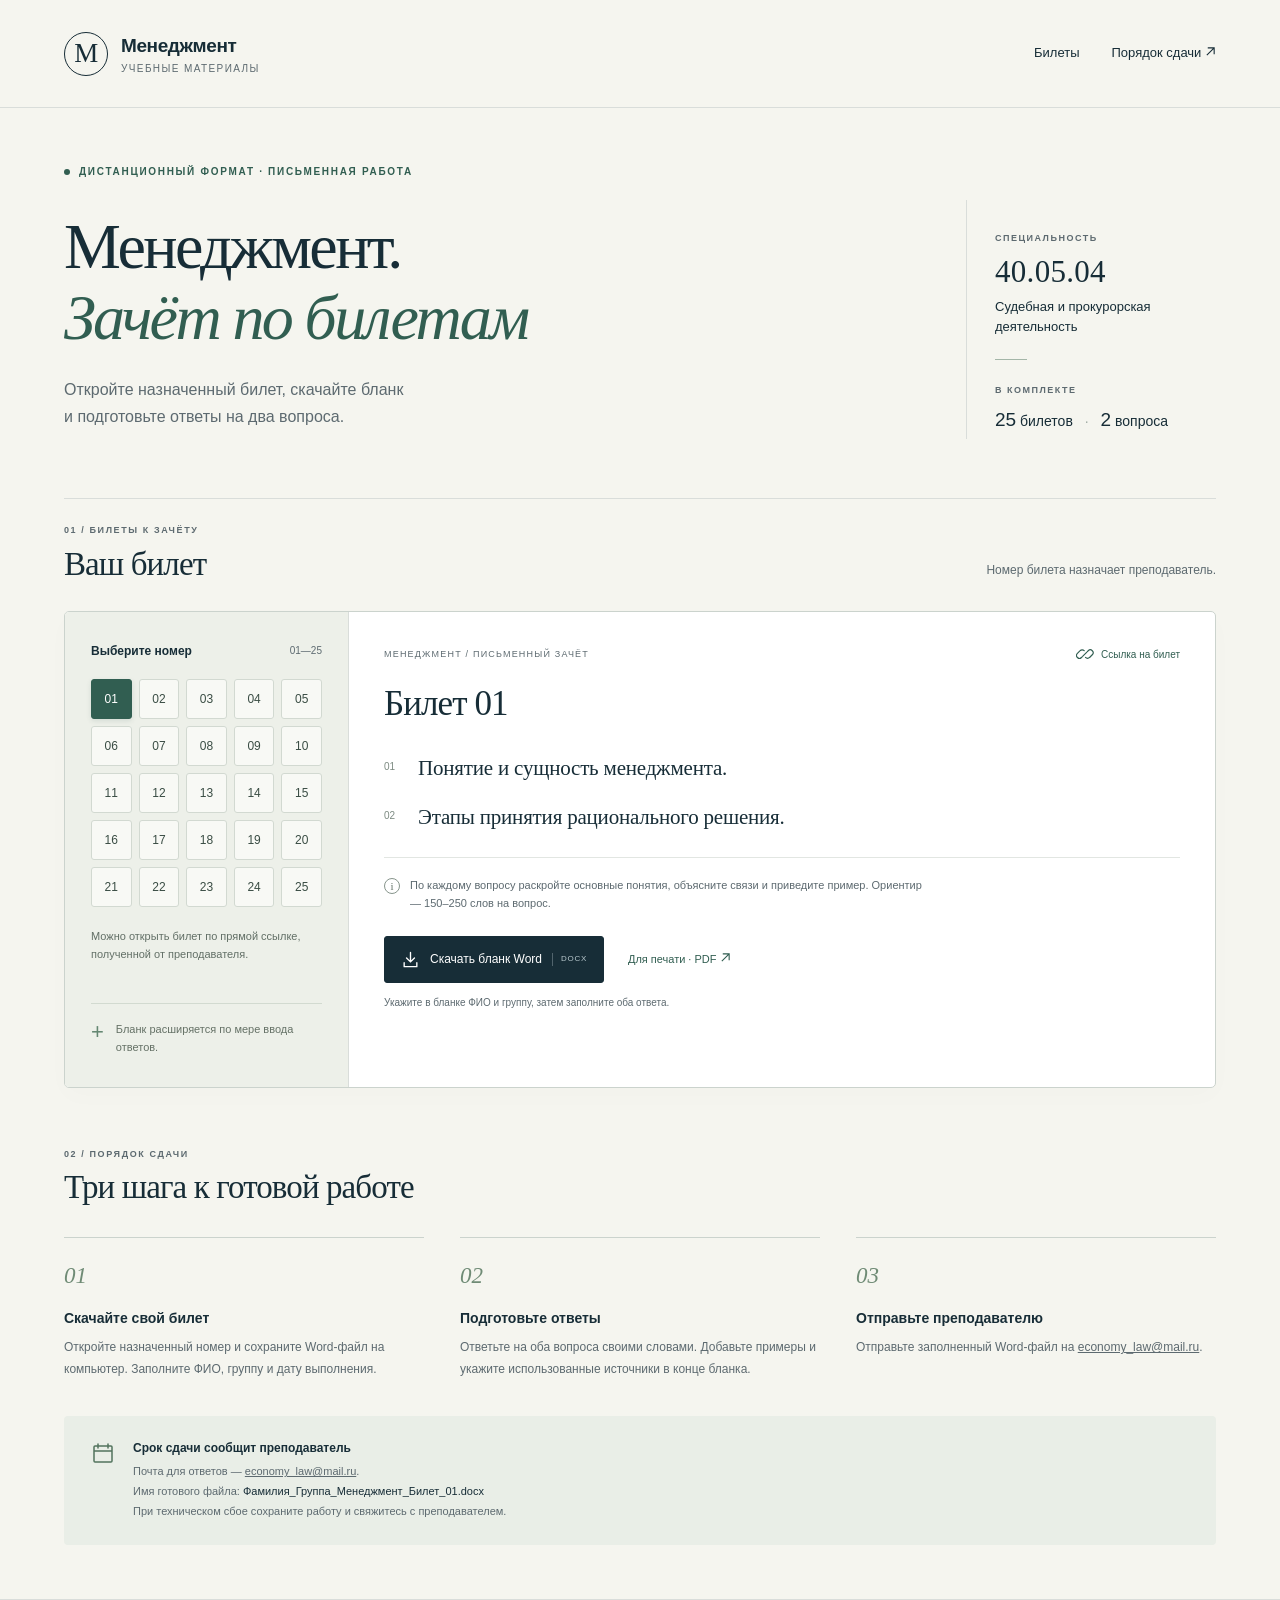
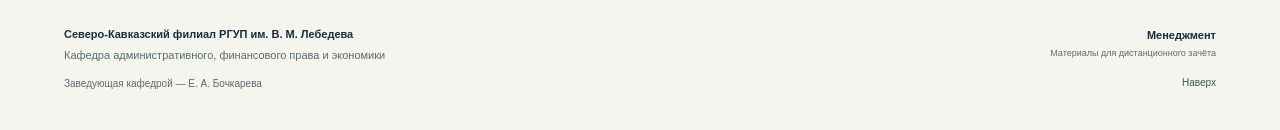
==== management-exam/index.html @ 0b5ca56b "Publish management exam in a separate Pages directory" ====
<!doctype html>
<html lang="ru">
<head>
  <meta charset="utf-8">
  <meta name="viewport" content="width=device-width, initial-scale=1">
  <meta name="description" content="Дистанционный зачёт по менеджменту: 25 билетов, вопросы и бланки ответов для специальности 40.05.04 «Судебная и прокурорская деятельность».">
  <meta name="theme-color" content="#152b35">
  <title>Менеджмент — дистанционный зачёт</title>
  <link rel="icon" href="favicon.svg" type="image/svg+xml">
  <link rel="stylesheet" href="styles.css">
  <script src="tickets.js" defer></script>
  <script src="app.js" defer></script>
</head>
<body>
  <a class="skip-link" href="#tickets">Перейти к билетам</a>
  <header class="site-header">
    <a class="brand" href="#top" aria-label="Менеджмент — главная"><span class="brand-mark" aria-hidden="true">М</span><span>Менеджмент<span class="brand-sub">Учебные материалы</span></span></a>
    <nav aria-label="Основная навигация"><a href="#tickets">Билеты</a><a href="#instructions">Порядок сдачи <svg class="external-arrow" width="11" height="11" viewBox="0 0 12 12" aria-hidden="true"><path d="M2 10 10 2M3 2h7v7" fill="none" stroke="currentColor" stroke-width="1.2"/></svg></a></nav>
  </header>

  <main id="top">
    <section class="hero" aria-labelledby="hero-title">
      <div class="eyebrow"><span class="status-dot" aria-hidden="true"></span>Дистанционный формат · письменная работа</div>
      <div class="hero-grid">
        <div><h1 id="hero-title">Менеджмент.<br><em>Зачёт по билетам</em></h1><p class="hero-description">Откройте назначенный билет, скачайте бланк<br class="desktop-break"> и подготовьте ответы на два вопроса.</p></div>
        <aside class="course-details" aria-label="О дисциплине"><span class="detail-label">Специальность</span><p class="specialty-code">40.05.04</p><p>Судебная и прокурорская<br>деятельность</p><div class="course-rule"></div><span class="detail-label">В комплекте</span><p class="course-count"><strong>25</strong> билетов <span>·</span> <strong>2</strong> вопроса</p></aside>
      </div>
    </section>

    <section class="ticket-section" id="tickets" aria-labelledby="tickets-title">
      <div class="section-top"><div><p class="section-kicker">01 / Билеты к зачёту</p><h2 id="tickets-title">Ваш билет</h2></div><p>Номер билета назначает преподаватель.</p></div>
      <div class="ticket-workspace">
        <aside class="ticket-picker" aria-label="Выбор билета"><div class="picker-title">Выберите номер <span>01—25</span></div><div class="ticket-grid" id="ticket-grid"></div><p class="picker-hint">Можно открыть билет по прямой ссылке, полученной от преподавателя.</p><div class="picker-bottom"><span class="small-symbol" aria-hidden="true">+</span><span>Бланк расширяется по мере ввода ответов.</span></div></aside>
        <article class="ticket-content" id="ticket-content" aria-labelledby="ticket-title">
          <div class="ticket-heading"><p class="ticket-label">Менеджмент / письменный зачёт</p><button class="copy-link" id="copy-link" type="button" aria-label="Скопировать ссылку на этот билет"><svg viewBox="0 0 24 24" width="18" height="18" aria-hidden="true"><path d="m9 15 6-6M8 16l-1 1a4 4 0 0 1-6-6l4-4a4 4 0 0 1 6 0m2 10a4 4 0 0 0 6 0l4-4a4 4 0 0 0-6-6l-1 1" transform="translate(1 0) scale(.9)" fill="none" stroke="currentColor" stroke-width="1.7" stroke-linecap="round"/></svg><span>Ссылка на билет</span></button></div>
          <div aria-live="polite" aria-atomic="true"><h3 id="ticket-title">Билет 01</h3><ol class="questions" id="questions"></ol></div>
          <div class="answer-guidance"><span class="guidance-icon" aria-hidden="true">i</span><p>По каждому вопросу раскройте основные понятия, объясните связи и приведите пример. Ориентир — 150–250 слов на вопрос.</p></div>
          <div class="ticket-actions"><a class="download-button" id="download-docx" href="files/ticket-01.docx" download="Билет_01_Менеджмент.docx"><svg width="19" height="19" viewBox="0 0 24 24" aria-hidden="true"><path d="M12 3v12m-5-5 5 5 5-5M4 16v5h16v-5" fill="none" stroke="currentColor" stroke-width="1.7" stroke-linecap="round" stroke-linejoin="round"/></svg>Скачать бланк Word <span class="file-format">DOCX</span></a><a class="pdf-link" id="download-pdf" href="files/ticket-01.pdf" target="_blank" rel="noopener">Для печати · PDF <svg class="external-arrow" width="11" height="11" viewBox="0 0 12 12" aria-hidden="true"><path d="M2 10 10 2M3 2h7v7" fill="none" stroke="currentColor" stroke-width="1.2"/></svg></a></div>
          <p class="download-note">Укажите в бланке ФИО и группу, затем заполните оба ответа.</p>
          <div class="copy-status" id="copy-status" role="status"></div>
          <div id="copy-fallback" class="copy-fallback" hidden><label for="ticket-url">Скопируйте адрес билета:</label><input id="ticket-url" type="text" readonly></div>
        </article>
      </div>
      <noscript><div class="noscript-note">Для переключения билетов включите JavaScript. Все бланки доступны в <a href="files/all-tickets.zip">архиве из 25 билетов</a>.</div></noscript>
    </section>

    <section class="instructions" id="instructions" aria-labelledby="instructions-title">
      <div class="section-top"><div><p class="section-kicker">02 / Порядок сдачи</p><h2 id="instructions-title">Три шага к готовой работе</h2></div></div>
      <div class="steps"><article><span class="step-number">01</span><h3>Скачайте свой билет</h3><p>Откройте назначенный номер и сохраните Word-файл на компьютер. Заполните ФИО, группу и дату выполнения.</p></article><article><span class="step-number">02</span><h3>Подготовьте ответы</h3><p>Ответьте на оба вопроса своими словами. Добавьте примеры и укажите использованные источники в конце бланка.</p></article><article><span class="step-number">03</span><h3>Отправьте преподавателю</h3><p>Отправьте заполненный Word-файл на <a href="mailto:economy_law@mail.ru">economy_law@mail.ru</a>.</p></article></div>
      <div class="submission-note"><div class="note-icon" aria-hidden="true"><svg viewBox="0 0 24 24" width="24" height="24"><path d="M7 3v4m10-4v4M3 10h18M4 5h16a1 1 0 0 1 1 1v14a1 1 0 0 1-1 1H4a1 1 0 0 1-1-1V6a1 1 0 0 1 1-1Z" stroke="currentColor" fill="none" stroke-width="1.5" stroke-linecap="round"/></svg></div><div><h3>Срок сдачи сообщит преподаватель</h3><p>Почта для ответов — <a href="mailto:economy_law@mail.ru">economy_law@mail.ru</a>.<br>Имя готового файла: <code>Фамилия_Группа_Менеджмент_Билет_01.docx</code><br>При техническом сбое сохраните работу и свяжитесь с преподавателем.</p></div></div>
    </section>
  </main>

  <footer class="site-footer"><div><p class="footer-institution">Северо-Кавказский филиал РГУП им. В. М. Лебедева</p><p>Кафедра административного, финансового права и экономики</p><p class="department-head">Заведующая кафедрой — Е. А. Бочкарева</p></div><div class="footer-side"><span>Менеджмент</span><span>Материалы для дистанционного зачёта</span><a href="#top">Наверх</a></div></footer>
</body>
</html>
---- management-exam/styles.css ----
:root{--ink:#172d37;--muted:#5d6a70;--line:#d9ddda;--paper:#f5f5ef;--green:#315e51;--mint:#e7eee8;--white:#fff;--serif:Georgia,'Times New Roman',serif;--sans:Arial,Helvetica,sans-serif}*{box-sizing:border-box}html{scroll-behavior:smooth;scroll-padding-top:30px}body{margin:0;color:var(--ink);background:var(--paper);font-family:var(--sans);font-size:15px;line-height:1.55}a{color:inherit}button,input{font:inherit}button,a{-webkit-tap-highlight-color:transparent}button{cursor:pointer}a:focus-visible,button:focus-visible,input:focus-visible{outline:3px solid #ac7832;outline-offset:4px}.skip-link{position:fixed;top:-80px;left:20px;padding:10px;background:white;z-index:99}.skip-link:focus{top:15px}.site-header,main,.site-footer{max-width:1280px;margin:auto;padding-left:64px;padding-right:64px}.site-header{display:flex;align-items:center;justify-content:space-between;min-height:108px;border-bottom:1px solid var(--line)}.brand{display:flex;align-items:center;gap:13px;text-decoration:none;font-size:19px;font-weight:700;letter-spacing:-.4px}.brand-mark{display:flex;align-items:center;justify-content:center;width:44px;height:44px;border:1px solid var(--ink);border-radius:50%;font-family:var(--serif);font-size:27px;font-weight:400}.brand-sub{display:block;font-size:10px;letter-spacing:1.4px;font-weight:400;text-transform:uppercase;color:var(--muted);margin-top:1px}.site-header nav{display:flex;gap:32px;font-size:13px}.site-header nav a{text-decoration:none}.site-header nav a:hover{color:var(--green);text-decoration:underline;text-underline-offset:5px}.hero{padding:56px 0 59px}.eyebrow{text-transform:uppercase;font-size:10px;letter-spacing:1.7px;color:var(--green);display:flex;gap:9px;align-items:center;font-weight:700}.status-dot{width:6px;height:6px;border-radius:50%;background:var(--green)}.hero-grid{display:grid;grid-template-columns:1fr 250px;gap:45px;align-items:center}h1{font-family:var(--serif);font-size:clamp(43px,5vw,65px);line-height:1.1;letter-spacing:-2.6px;font-weight:400;margin:24px 0 23px}h1 em{color:var(--green);font-weight:400}.hero-description{font-size:16px;color:var(--muted);line-height:1.7;margin:0}.course-details{padding:24px 0 0 28px;border-left:1px solid var(--line);margin-top:20px}.detail-label{text-transform:uppercase;letter-spacing:1.5px;font-size:9px;color:var(--muted);font-weight:700}.course-details p{font-size:13px;line-height:1.55;margin:5px 0}.course-details .specialty-code{font-family:var(--serif);font-size:31px;line-height:1.3;letter-spacing:.3px;margin:5px 0 4px}.course-rule{width:32px;height:1px;background:#a4b6a8;margin:22px 0 16px}.course-count{font-size:14px!important}.course-count strong{font-size:19px;font-weight:400}.course-count span{padding:0 8px;color:#a1ada5}.ticket-section{padding-top:25px;border-top:1px solid var(--line)}.section-top{display:flex;align-items:flex-end;justify-content:space-between;gap:20px;margin-bottom:26px}.section-top>p{font-size:12px;color:var(--muted);margin:0 0 5px}.section-kicker{text-transform:uppercase;letter-spacing:1.6px;font-size:9px;font-weight:700;color:var(--muted);margin:0 0 7px}h2{font-family:var(--serif);font-size:33px;font-weight:400;letter-spacing:-.9px;line-height:1.2;margin:0}.ticket-workspace{display:grid;grid-template-columns:284px minmax(0,1fr);border:1px solid #cbd3cd;border-radius:5px;overflow:hidden;background:var(--white);box-shadow:0 8px 26px #19382a04}.ticket-picker{background:#edf0e9;padding:30px 26px;display:flex;flex-direction:column;border-right:1px solid var(--line)}.picker-title{display:flex;align-items:center;justify-content:space-between;font-size:12px;font-weight:700;margin-bottom:19px}.picker-title span{font-size:10px;font-weight:400;color:var(--muted)}.ticket-grid{display:grid;grid-template-columns:repeat(5,1fr);gap:7px}.ticket-number{border:1px solid #d2d9d1;background:#f8f9f5;color:#3a4d44;height:40px;min-height:40px;padding:0;border-radius:3px;font-size:12px;transition:background .12s,border-color .12s}.ticket-number:hover{background:#dae5da;border-color:#9cae9e}.ticket-number[aria-pressed=true]{background:var(--green);border-color:var(--green);color:white;box-shadow:0 2px 5px #264c4520}.picker-hint{font-size:11px;line-height:1.65;color:#626f66;margin:20px 0 30px}.picker-bottom{border-top:1px solid #d2dad0;padding-top:17px;margin-top:auto;display:flex;gap:12px;font-size:11px;line-height:1.6;color:#657166}.small-symbol{font-size:22px;line-height:1;color:#658772}.ticket-content{padding:28px 35px 22px;min-height:475px}.ticket-heading{display:flex;gap:10px;align-items:center;justify-content:space-between}.ticket-label{font-size:9px;text-transform:uppercase;letter-spacing:1.2px;color:var(--muted);margin:0}.copy-link{display:flex;align-items:center;gap:7px;border:0;background:transparent;padding:6px 0;font-size:10px;color:var(--green)}.copy-link:hover{text-decoration:underline}.ticket-content h3{font-family:var(--serif);font-size:35px;line-height:1.2;letter-spacing:-.9px;margin:13px 0 28px;font-weight:400}.questions{list-style:none;padding:0;margin:0 0 25px;counter-reset:question}.questions li{display:flex;gap:16px;align-items:flex-start;font-family:var(--serif);font-size:21px;line-height:1.43;letter-spacing:-.2px;margin:0 0 19px}.questions li::before{counter-increment:question;content:'0' counter(question);font-family:var(--sans);font-size:10px;color:#7d8b82;min-width:18px;margin-top:7px;letter-spacing:0}.answer-guidance{border-top:1px solid #e2e6e2;padding-top:18px;display:flex;gap:10px;align-items:flex-start}.guidance-icon{border:1px solid #87958c;border-radius:50%;height:16px;min-width:16px;font-family:var(--serif);font-size:11px;text-align:center;line-height:14px;color:#65746a;margin-top:2px}.answer-guidance p{font-size:11px;line-height:1.7;color:var(--muted);margin:0;max-width:520px}.ticket-actions{display:flex;align-items:center;gap:24px;margin-top:23px;flex-wrap:wrap}.download-button{display:inline-flex;align-items:center;justify-content:center;gap:10px;background:var(--ink);color:white;border:1px solid var(--ink);border-radius:3px;text-decoration:none;padding:13px 16px;font-size:12px;transition:background .15s}.download-button:hover{background:#2b4854}.file-format{font-size:8px;color:#b7c7cc;letter-spacing:.7px;padding-left:8px;border-left:1px solid #51646d}.pdf-link{font-size:11px;text-decoration:none;color:var(--green);white-space:nowrap}.pdf-link:hover{text-decoration:underline}.pdf-link span{margin-left:7px}.download-note{font-size:10px;color:var(--muted);margin:12px 0 0}.copy-status{font-size:11px;color:var(--green);margin-top:7px}.copy-status:empty{display:none}.copy-fallback{font-size:11px;margin-top:10px}.copy-fallback input{width:100%;padding:9px;border:1px solid var(--line);margin-top:5px;background:#f8f9f5;border-radius:2px}.noscript-note{padding:15px;border:1px solid var(--line)}.instructions{padding:60px 0 54px}.steps{display:grid;grid-template-columns:repeat(3,minmax(0,1fr));gap:36px;margin-top:29px}.steps article{border-top:1px solid #cbd3cd;padding-top:20px}.step-number{font-family:var(--serif);font-style:italic;font-size:23px;color:#6f8b75}.steps h3{font-size:14px;font-weight:700;margin:14px 0 8px}.steps p{font-size:12px;line-height:1.8;color:var(--muted);margin:0}.submission-note{display:flex;gap:18px;background:#e9eee7;border-radius:4px;padding:23px 27px;margin-top:35px}.note-icon{color:#52735d;padding-top:2px}.submission-note h3{font-size:12px;margin:0 0 5px}.submission-note p{font-size:11px;color:var(--muted);line-height:1.8;margin:0}.submission-note code{font-family:var(--sans);font-size:11px;color:var(--ink);overflow-wrap:anywhere}.site-footer{border-top:1px solid var(--line);padding-top:26px;padding-bottom:35px;display:flex;align-items:flex-start;justify-content:space-between;gap:30px;font-size:11px;color:var(--muted)}.site-footer p{margin:0 0 4px}.footer-institution{color:var(--ink);font-weight:700}.site-footer .department-head{margin-top:12px;font-size:10px}.footer-side{display:flex;flex-direction:column;align-items:flex-end;font-size:9px;line-height:1.8}.footer-side span:first-child{color:var(--ink);font-weight:700;font-size:11px}.footer-side a{margin-top:12px;text-decoration:none;font-size:10px;color:var(--green)}
@media(min-width:1500px){.hero{padding-top:65px;padding-bottom:65px}}
@media(max-width:980px){.site-header,main,.site-footer{padding-left:32px;padding-right:32px}.hero-grid{grid-template-columns:1fr 210px;gap:25px}h1{font-size:52px}.ticket-workspace{grid-template-columns:240px minmax(0,1fr)}.ticket-picker{padding:26px 20px}.ticket-content{padding:25px}.ticket-heading{align-items:flex-start}.copy-link span{max-width:80px;text-align:left}.ticket-actions{gap:15px}.ticket-label{max-width:150px}.questions li{font-size:20px}.steps{gap:25px}}
@media(max-width:720px){.site-header,main,.site-footer{padding-left:22px;padding-right:22px}.site-header{min-height:84px}.brand{font-size:17px;gap:9px}.brand-mark{width:37px;height:37px;font-size:23px}.brand-sub{font-size:8px;letter-spacing:1px}.site-header nav{font-size:11px;gap:18px}.site-header nav a:first-child{display:none}.hero{padding-top:35px;padding-bottom:34px}.eyebrow{font-size:8px;letter-spacing:1.25px}.hero-grid{grid-template-columns:1fr;gap:25px}h1{font-size:46px;letter-spacing:-1.9px;margin-top:19px;margin-bottom:19px}.hero-description{font-size:14px}.desktop-break{display:none}.course-details{margin:0;border-left:0;border-top:1px solid var(--line);padding:19px 0 0;display:grid;grid-template-columns:110px 1fr;gap:2px 15px;align-items:baseline}.course-details .detail-label:first-child{grid-column:1/-1}.course-details .specialty-code{font-size:25px;grid-column:1}.course-details p{font-size:11px}.course-details p br{display:none}.course-rule{display:none}.course-details .detail-label:nth-last-child(2){display:none}.course-count{grid-column:1/-1;margin-top:12px!important;font-size:12px!important}.course-count strong{font-size:15px}.ticket-section{padding-top:23px}.section-top{display:block;margin-bottom:20px}.section-top>p{font-size:11px;margin-top:10px}.section-kicker{font-size:8px}h2{font-size:29px}.ticket-workspace{grid-template-columns:1fr}.ticket-picker{padding:21px;border-right:0;border-bottom:1px solid var(--line)}.ticket-grid{grid-template-columns:repeat(5,1fr);gap:8px}.ticket-number{height:44px;font-size:13px}.picker-title{margin-bottom:14px}.picker-hint{margin:15px 0 0;font-size:10px}.picker-bottom{display:none}.ticket-content{padding:23px 21px;min-height:0}.ticket-content h3{font-size:32px;margin-top:12px;margin-bottom:25px}.ticket-label{font-size:8px;max-width:160px}.copy-link{font-size:9px;gap:5px}.copy-link span{max-width:72px}.questions li{font-size:21px;gap:13px;line-height:1.45}.questions li::before{margin-top:7px}.answer-guidance p{font-size:11px}.ticket-actions{align-items:flex-start;gap:17px;flex-direction:column}.download-button{width:100%;padding:14px 12px;font-size:12px}.pdf-link{padding:0 0 3px}.download-note{font-size:10px;margin-top:15px}.instructions{padding-top:38px;padding-bottom:35px}.steps{grid-template-columns:1fr;gap:24px;margin-top:25px}.steps article{padding-top:15px}.step-number{font-size:21px}.steps h3{margin-top:9px}.steps p{font-size:12px}.submission-note{padding:20px 17px;gap:12px;margin-top:27px}.submission-note h3{font-size:12px}.site-footer{padding-top:23px;padding-bottom:26px;flex-direction:column;gap:25px;font-size:10px}.footer-side{align-items:flex-start;font-size:9px}.footer-institution{max-width:300px}}
@media(prefers-reduced-motion:reduce){html{scroll-behavior:auto}*{transition:none!important}}
@media print{body{background:white}.site-header,.hero,.ticket-picker,.ticket-heading,.ticket-actions,.download-note,.copy-status,.copy-fallback,.instructions,.section-top,.skip-link,.footer-side{display:none!important}.site-header,main,.site-footer{padding:0}.ticket-section,.ticket-workspace{border:0;box-shadow:none;display:block}.ticket-content{padding:0;min-height:0}.site-footer{margin-top:35px;padding-top:15px}.questions li{font-size:18px}.answer-guidance p{font-size:11px}}
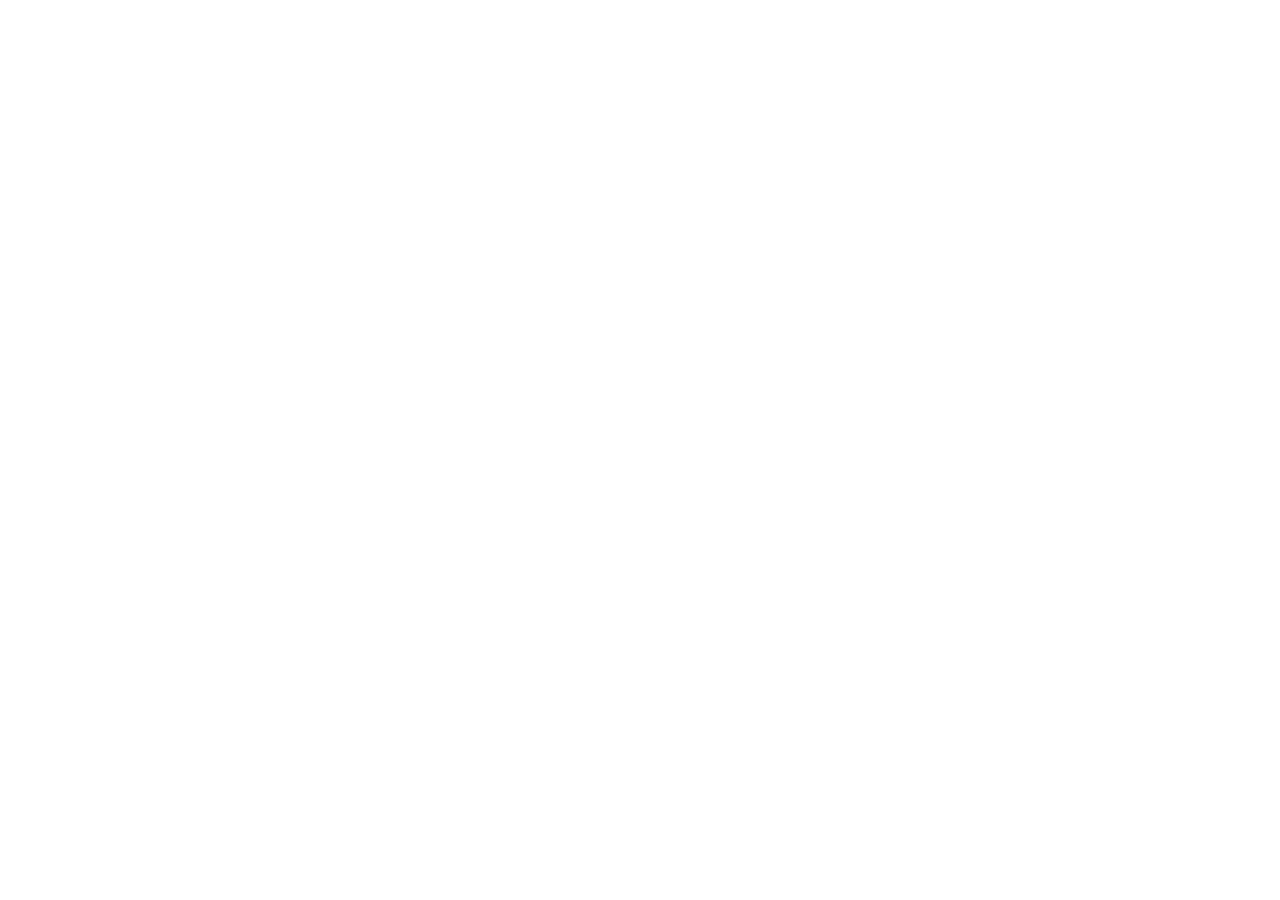
==== commit b47cbc1d: "Route students to shared ticket allocation" ====
--- a/management-exam/index.html
+++ b/management-exam/index.html
@@ -1,56 +1 @@
-<!doctype html>
-<html lang="ru">
-<head>
-  <meta charset="utf-8">
-  <meta name="viewport" content="width=device-width, initial-scale=1">
-  <meta name="description" content="Дистанционный зачёт по менеджменту: 25 билетов, вопросы и бланки ответов для специальности 40.05.04 «Судебная и прокурорская деятельность».">
-  <meta name="theme-color" content="#152b35">
-  <title>Менеджмент — дистанционный зачёт</title>
-  <link rel="icon" href="favicon.svg" type="image/svg+xml">
-  <link rel="stylesheet" href="styles.css">
-  <script src="tickets.js" defer></script>
-  <script src="app.js" defer></script>
-</head>
-<body>
-  <a class="skip-link" href="#tickets">Перейти к билетам</a>
-  <header class="site-header">
-    <a class="brand" href="#top" aria-label="Менеджмент — главная"><span class="brand-mark" aria-hidden="true">М</span><span>Менеджмент<span class="brand-sub">Учебные материалы</span></span></a>
-    <nav aria-label="Основная навигация"><a href="#tickets">Билеты</a><a href="#instructions">Порядок сдачи <svg class="external-arrow" width="11" height="11" viewBox="0 0 12 12" aria-hidden="true"><path d="M2 10 10 2M3 2h7v7" fill="none" stroke="currentColor" stroke-width="1.2"/></svg></a></nav>
-  </header>
-
-  <main id="top">
-    <section class="hero" aria-labelledby="hero-title">
-      <div class="eyebrow"><span class="status-dot" aria-hidden="true"></span>Дистанционный формат · письменная работа</div>
-      <div class="hero-grid">
-        <div><h1 id="hero-title">Менеджмент.<br><em>Зачёт по билетам</em></h1><p class="hero-description">Откройте назначенный билет, скачайте бланк<br class="desktop-break"> и подготовьте ответы на два вопроса.</p></div>
-        <aside class="course-details" aria-label="О дисциплине"><span class="detail-label">Специальность</span><p class="specialty-code">40.05.04</p><p>Судебная и прокурорская<br>деятельность</p><div class="course-rule"></div><span class="detail-label">В комплекте</span><p class="course-count"><strong>25</strong> билетов <span>·</span> <strong>2</strong> вопроса</p></aside>
-      </div>
-    </section>
-
-    <section class="ticket-section" id="tickets" aria-labelledby="tickets-title">
-      <div class="section-top"><div><p class="section-kicker">01 / Билеты к зачёту</p><h2 id="tickets-title">Ваш билет</h2></div><p>Номер билета назначает преподаватель.</p></div>
-      <div class="ticket-workspace">
-        <aside class="ticket-picker" aria-label="Выбор билета"><div class="picker-title">Выберите номер <span>01—25</span></div><div class="ticket-grid" id="ticket-grid"></div><p class="picker-hint">Можно открыть билет по прямой ссылке, полученной от преподавателя.</p><div class="picker-bottom"><span class="small-symbol" aria-hidden="true">+</span><span>Бланк расширяется по мере ввода ответов.</span></div></aside>
-        <article class="ticket-content" id="ticket-content" aria-labelledby="ticket-title">
-          <div class="ticket-heading"><p class="ticket-label">Менеджмент / письменный зачёт</p><button class="copy-link" id="copy-link" type="button" aria-label="Скопировать ссылку на этот билет"><svg viewBox="0 0 24 24" width="18" height="18" aria-hidden="true"><path d="m9 15 6-6M8 16l-1 1a4 4 0 0 1-6-6l4-4a4 4 0 0 1 6 0m2 10a4 4 0 0 0 6 0l4-4a4 4 0 0 0-6-6l-1 1" transform="translate(1 0) scale(.9)" fill="none" stroke="currentColor" stroke-width="1.7" stroke-linecap="round"/></svg><span>Ссылка на билет</span></button></div>
-          <div aria-live="polite" aria-atomic="true"><h3 id="ticket-title">Билет 01</h3><ol class="questions" id="questions"></ol></div>
-          <div class="answer-guidance"><span class="guidance-icon" aria-hidden="true">i</span><p>По каждому вопросу раскройте основные понятия, объясните связи и приведите пример. Ориентир — 150–250 слов на вопрос.</p></div>
-          <div class="ticket-actions"><a class="download-button" id="download-docx" href="files/ticket-01.docx" download="Билет_01_Менеджмент.docx"><svg width="19" height="19" viewBox="0 0 24 24" aria-hidden="true"><path d="M12 3v12m-5-5 5 5 5-5M4 16v5h16v-5" fill="none" stroke="currentColor" stroke-width="1.7" stroke-linecap="round" stroke-linejoin="round"/></svg>Скачать бланк Word <span class="file-format">DOCX</span></a><a class="pdf-link" id="download-pdf" href="files/ticket-01.pdf" target="_blank" rel="noopener">Для печати · PDF <svg class="external-arrow" width="11" height="11" viewBox="0 0 12 12" aria-hidden="true"><path d="M2 10 10 2M3 2h7v7" fill="none" stroke="currentColor" stroke-width="1.2"/></svg></a></div>
-          <p class="download-note">Укажите в бланке ФИО и группу, затем заполните оба ответа.</p>
-          <div class="copy-status" id="copy-status" role="status"></div>
-          <div id="copy-fallback" class="copy-fallback" hidden><label for="ticket-url">Скопируйте адрес билета:</label><input id="ticket-url" type="text" readonly></div>
-        </article>
-      </div>
-      <noscript><div class="noscript-note">Для переключения билетов включите JavaScript. Все бланки доступны в <a href="files/all-tickets.zip">архиве из 25 билетов</a>.</div></noscript>
-    </section>
-
-    <section class="instructions" id="instructions" aria-labelledby="instructions-title">
-      <div class="section-top"><div><p class="section-kicker">02 / Порядок сдачи</p><h2 id="instructions-title">Три шага к готовой работе</h2></div></div>
-      <div class="steps"><article><span class="step-number">01</span><h3>Скачайте свой билет</h3><p>Откройте назначенный номер и сохраните Word-файл на компьютер. Заполните ФИО, группу и дату выполнения.</p></article><article><span class="step-number">02</span><h3>Подготовьте ответы</h3><p>Ответьте на оба вопроса своими словами. Добавьте примеры и укажите использованные источники в конце бланка.</p></article><article><span class="step-number">03</span><h3>Отправьте преподавателю</h3><p>Отправьте заполненный Word-файл на <a href="mailto:economy_law@mail.ru">economy_law@mail.ru</a>.</p></article></div>
-      <div class="submission-note"><div class="note-icon" aria-hidden="true"><svg viewBox="0 0 24 24" width="24" height="24"><path d="M7 3v4m10-4v4M3 10h18M4 5h16a1 1 0 0 1 1 1v14a1 1 0 0 1-1 1H4a1 1 0 0 1-1-1V6a1 1 0 0 1 1-1Z" stroke="currentColor" fill="none" stroke-width="1.5" stroke-linecap="round"/></svg></div><div><h3>Срок сдачи сообщит преподаватель</h3><p>Почта для ответов — <a href="mailto:economy_law@mail.ru">economy_law@mail.ru</a>.<br>Имя готового файла: <code>Фамилия_Группа_Менеджмент_Билет_01.docx</code><br>При техническом сбое сохраните работу и свяжитесь с преподавателем.</p></div></div>
-    </section>
-  </main>
-
-  <footer class="site-footer"><div><p class="footer-institution">Северо-Кавказский филиал РГУП им. В. М. Лебедева</p><p>Кафедра административного, финансового права и экономики</p><p class="department-head">Заведующая кафедрой — Е. А. Бочкарева</p></div><div class="footer-side"><span>Менеджмент</span><span>Материалы для дистанционного зачёта</span><a href="#top">Наверх</a></div></footer>
-</body>
-</html>
+<!doctype html><html lang="ru"><meta charset="utf-8"><meta name="viewport" content="width=device-width,initial-scale=1"><title>Выбор билета</title><script>location.replace("https://management-exam-rgup.dindvd111.chatgpt.site/"+location.hash)</script><a href="https://management-exam-rgup.dindvd111.chatgpt.site/">Перейти к выбору свободного билета</a></html>
